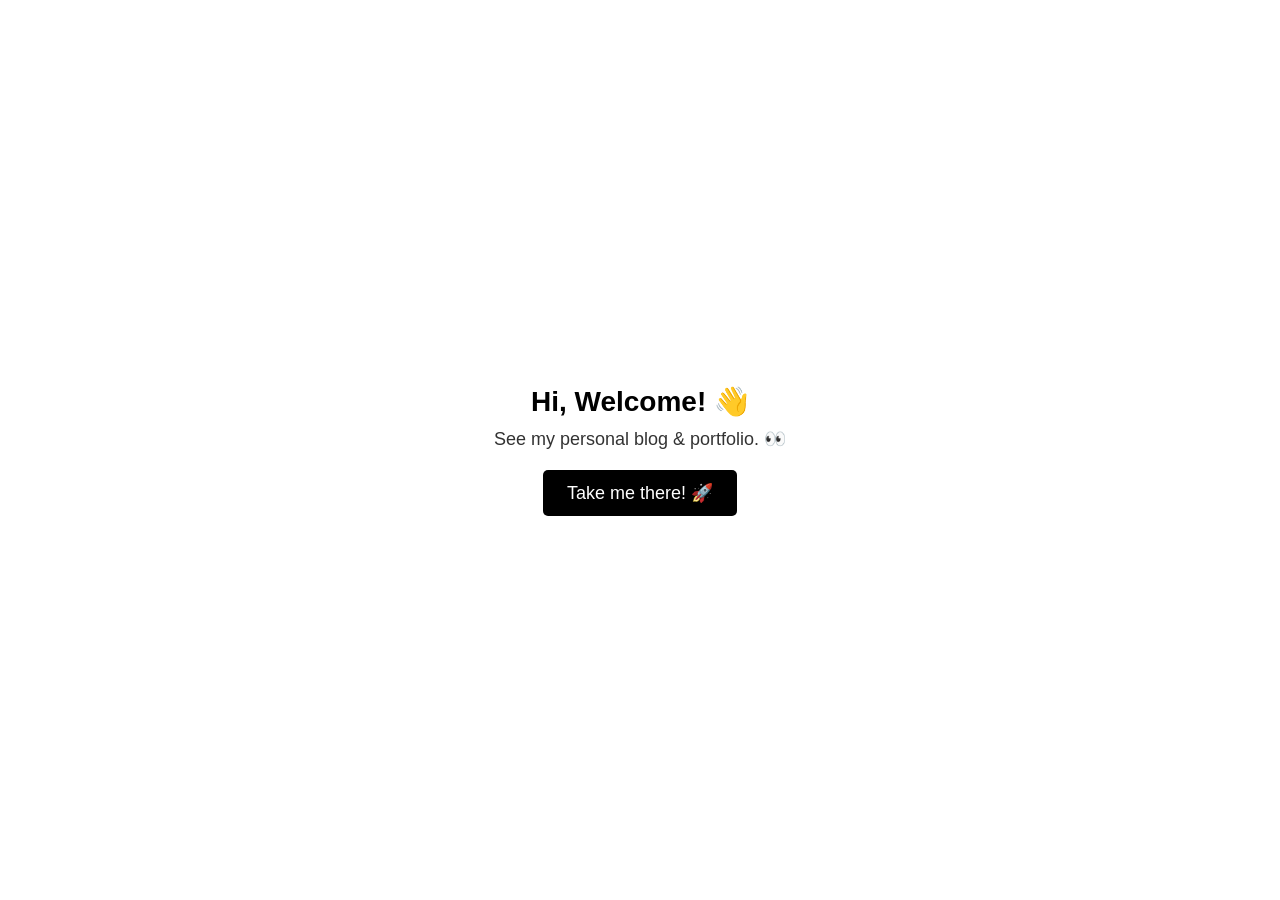
==== index.html @ 3b511adb "make more minimal" ====
<!DOCTYPE html>
<html lang="en">
  <head>
    <meta charset="UTF-8" />
    <meta name="viewport" content="width=device-width, initial-scale=1.0" />
    <title>Welcome</title>
    <link rel="stylesheet" href="style.css" />
  </head>
  <body>
    <!-- <div class="container">
      <h1>Hi, Welcome! 👋</h1>
      <br />
      <! <p>Explore my work and creativity.</p> 
      <a
        href="https://immsswd.github.io/portfolio/about/"
        class="portfolio-link"
        >view my Blog & Portfolio</a
      >
    </div> -->
    <div class="container">
        <h1> Hi, Welcome! 👋 </h1>
        <p>See my personal blog & portfolio. 👀</p>
        <a href="https://immsswd.github.io/portfolio/about/">Take me there! 🚀</a>
  </body>
</html>
---- style.css ----
body {
  display: flex;
  justify-content: center;
  align-items: center;
  height: 100vh;
  margin: 0;
  font-family: Arial, sans-serif;
  background: #ffffff;
  text-align: center;
}
.container {
  background: #ffffff;
  padding: 30px;
  border-radius: 0;
  box-shadow: none;
  animation: fadeIn 0.5s ease-in-out;
  max-width: 90%;
}
@keyframes fadeIn {
  0% {
    opacity: 0;
  }
  100% {
    opacity: 1;
  }
}
h1 {
  margin: 0 0 10px;
  font-size: 28px;
  color: #000;
}
p {
  margin: 0 0 20px;
  color: #333;
  font-size: 18px;
}
a {
  display: inline-block;
  padding: 12px 24px;
  text-decoration: none;
  background: #000;
  color: white;
  border-radius: 5px;
  font-size: 18px;
  transition: opacity 0.3s;
}
a:hover {
  opacity: 0.7;
}
@media (max-width: 768px) {
  body {
    height: auto;
    padding: 20px;
  }
  .container {
    padding: 20px;
    max-width: 100%;
  }
  h1 {
    font-size: 24px;
  }
  p {
    font-size: 16px;
  }
  a {
    font-size: 16px;
    padding: 10px 20px;
  }
}
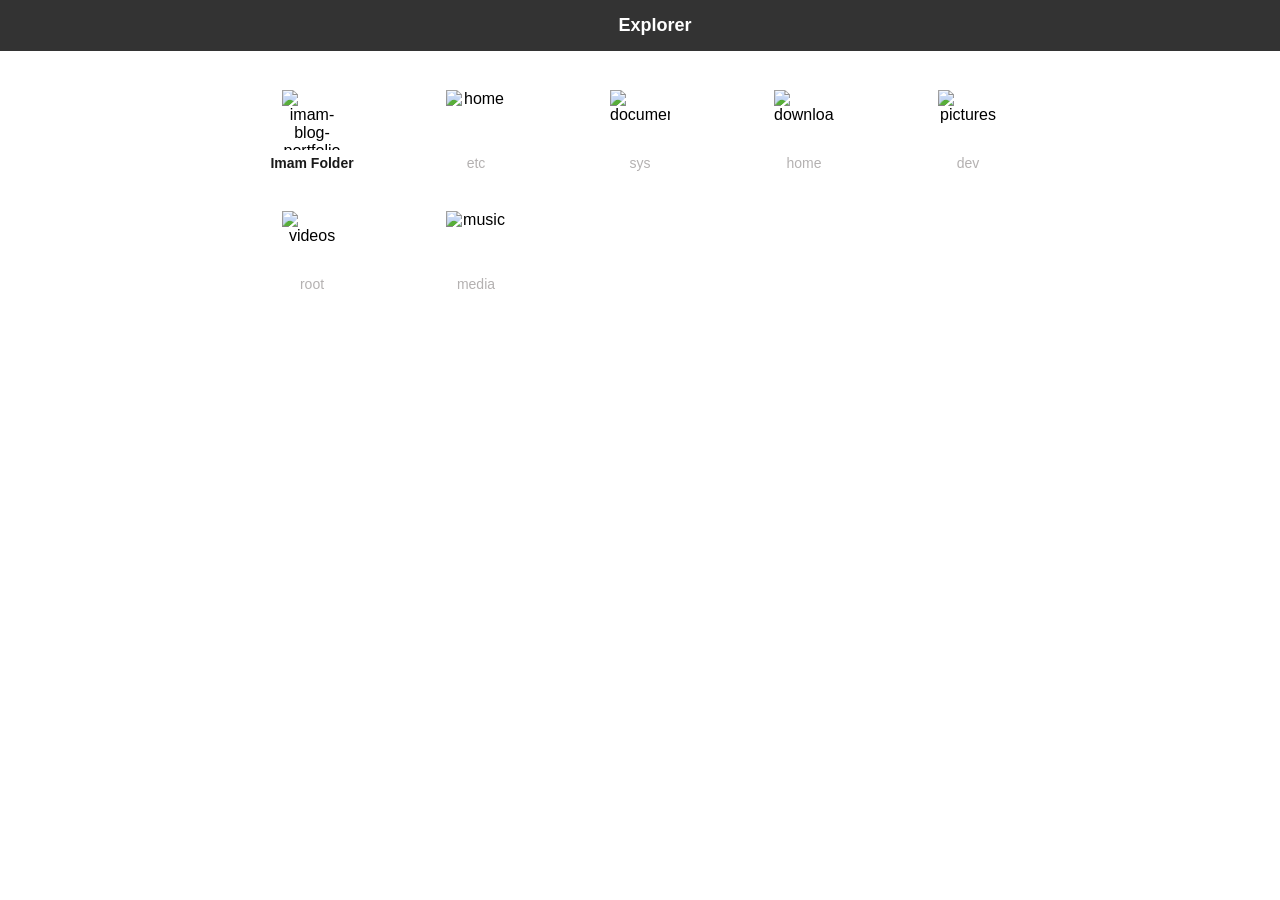
==== commit 785af5e6: "make folders view" ====
--- a/index.html
+++ b/index.html
@@ -3,23 +3,154 @@
   <head>
     <meta charset="UTF-8" />
     <meta name="viewport" content="width=device-width, initial-scale=1.0" />
-    <title>Welcome</title>
-    <link rel="stylesheet" href="style.css" />
+    <title>immsswd File Explorer</title>
+    <style>
+      body {
+        display: flex;
+        flex-direction: column;
+        align-items: center;
+        height: 100vh;
+        margin: 0;
+        font-family: Arial, sans-serif;
+        background: #ffffff;
+        text-align: center;
+      }
+
+      .header {
+        width: 100%;
+        background: #333;
+        color: white;
+        padding: 15px;
+        font-size: 18px;
+        font-weight: bold;
+        text-align: center;
+        position: fixed;
+        top: 0;
+        left: 0;
+        right: 0;
+      }
+
+      .container {
+        display: grid;
+        grid-template-columns: repeat(auto-fill, minmax(120px, 1fr));
+        gap: 20px;
+        padding: 80px 30px 30px;
+        max-width: 800px;
+        width: 100%;
+        transition: all 0.3s ease-in-out;
+      }
+
+      .folder {
+        display: flex;
+        flex-direction: column;
+        align-items: center;
+        cursor: pointer;
+        padding: 10px;
+        border-radius: 5px;
+        transition: background 0.3s;
+      }
+
+      .folder:hover {
+        background: #f1f1f1;
+      }
+
+      .folder img {
+        width: 60px;
+        height: 60px;
+      }
+
+      .folder span {
+        margin-top: 5px;
+        font-size: 14px;
+      }
+
+      .text-1 {
+        color: rgb(180, 177, 177);
+      }
+
+      .text-2 {
+        color: rgb(69, 68, 68);
+        font-weight: 400;
+      }
+
+      .text-3 {
+        color: rgb(26, 26, 26);
+        font-weight: 700;
+      }
+
+      /* Mobile: Change to list view */
+      @media (max-width: 768px) {
+        .container {
+          display: flex;
+          flex-direction: column;
+          align-items: stretch;
+          padding: 70px 20px 20px;
+        }
+
+        .folder {
+          flex-direction: row;
+          justify-content: flex-start;
+          padding: 10px 15px;
+          gap: 15px;
+          border-bottom: 1px solid #ddd;
+        }
+
+        .folder img {
+          width: 40px;
+          height: 40px;
+        }
+
+        .folder span {
+          font-size: 16px;
+        }
+      }
+    </style>
   </head>
   <body>
-    <!-- <div class="container">
-      <h1>Hi, Welcome! 👋</h1>
-      <br />
-      <! <p>Explore my work and creativity.</p> 
-      <a
-        href="https://immsswd.github.io/portfolio/about/"
-        class="portfolio-link"
-        >view my Blog & Portfolio</a
-      >
-    </div> -->
+    <div class="header">Explorer</div>
     <div class="container">
-        <h1> Hi, Welcome! 👋 </h1>
-        <p>See my personal blog & portfolio. 👀</p>
-        <a href="https://immsswd.github.io/portfolio/about/">Take me there! 🚀</a>
+      <div class="folder">
+        <img
+          src="https://cdn-icons-png.flaticon.com/512/716/716784.png"
+          alt="imam-blog-portfolio" />
+        <span class="text-3">Imam Folder</span>
+      </div>
+      <div class="folder">
+        <img
+          src="https://cdn-icons-png.flaticon.com/512/716/716784.png"
+          alt="home" />
+        <span class="text-1">etc</span>
+      </div>
+      <div class="folder">
+        <img
+          src="https://cdn-icons-png.flaticon.com/512/716/716784.png"
+          alt="documents" />
+        <span class="text-1">sys</span>
+      </div>
+      <div class="folder">
+        <img
+          src="https://cdn-icons-png.flaticon.com/512/716/716784.png"
+          alt="downloads" />
+        <span class="text-1">home</span>
+      </div>
+      <div class="folder">
+        <img
+          src="https://cdn-icons-png.flaticon.com/512/716/716784.png"
+          alt="pictures" />
+        <span class="text-1">dev</span>
+      </div>
+      <div class="folder">
+        <img
+          src="https://cdn-icons-png.flaticon.com/512/716/716784.png"
+          alt="videos" />
+        <span class="text-1">root</span>
+      </div>
+      <div class="folder">
+        <img
+          src="https://cdn-icons-png.flaticon.com/512/716/716784.png"
+          alt="music" />
+        <span class="text-1">media</span>
+      </div>
+    </div>
   </body>
-</html>
+</html>
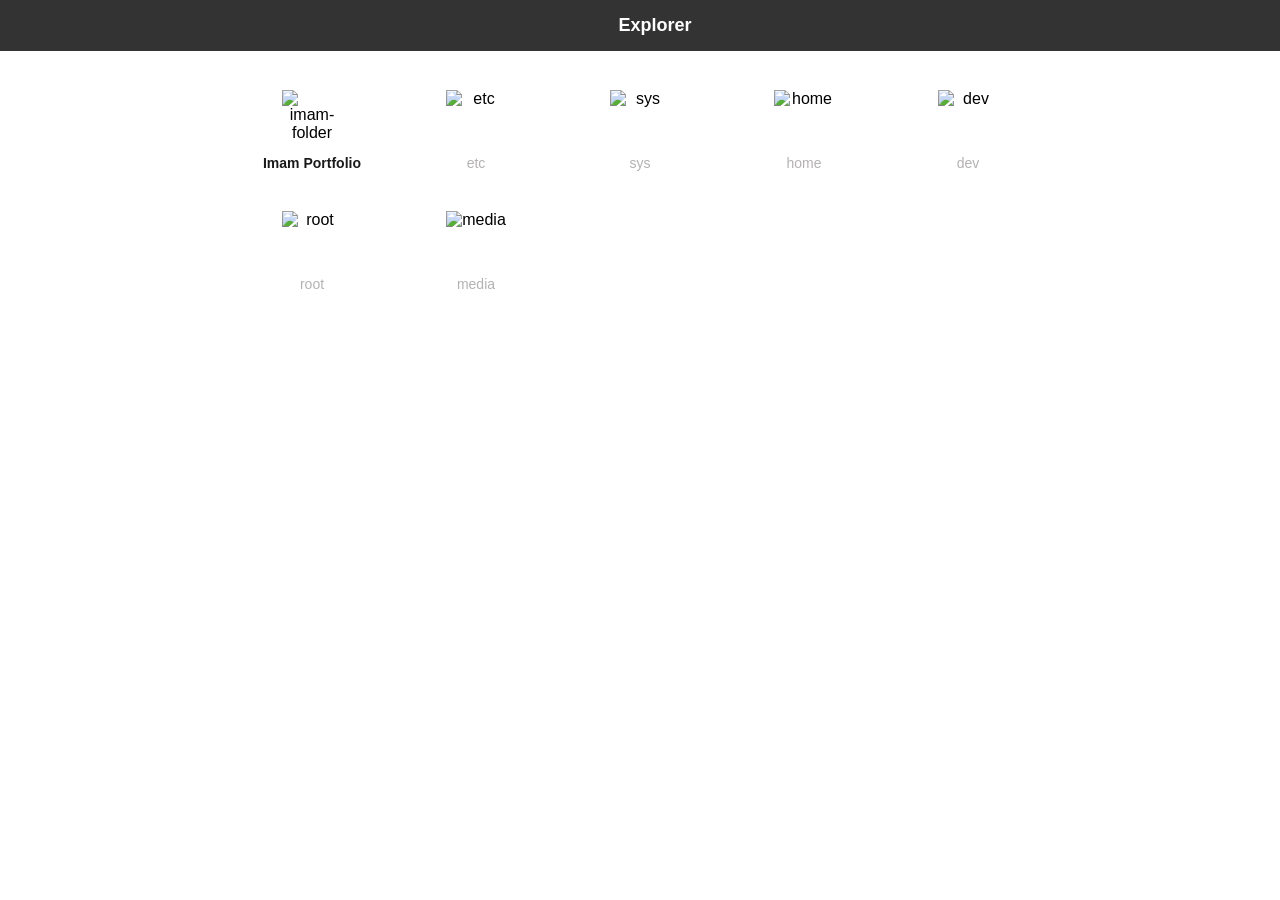
==== commit c83c85a2: "make folders view" ====
--- a/index.html
+++ b/index.html
@@ -3,7 +3,7 @@
   <head>
     <meta charset="UTF-8" />
     <meta name="viewport" content="width=device-width, initial-scale=1.0" />
-    <title>immsswd File Explorer</title>
+    <title>Ubuntu File Explorer</title>
     <style>
       body {
         display: flex;
@@ -48,6 +48,8 @@
         padding: 10px;
         border-radius: 5px;
         transition: background 0.3s;
+        text-decoration: none; /* Remove underline from links */
+        color: inherit; /* Keep text color normal */
       }
 
       .folder:hover {
@@ -109,48 +111,48 @@
   <body>
     <div class="header">Explorer</div>
     <div class="container">
-      <div class="folder">
+      <a href="https://immsswd.github.io/portfolio/" class="folder">
         <img
           src="https://cdn-icons-png.flaticon.com/512/716/716784.png"
-          alt="imam-blog-portfolio" />
-        <span class="text-3">Imam Folder</span>
-      </div>
-      <div class="folder">
+          alt="imam-folder" />
+        <span class="text-3">Imam Portfolio</span>
+      </a>
+      <a href="etc.html" class="folder">
+        <img
+          src="https://cdn-icons-png.flaticon.com/512/716/716784.png"
+          alt="etc" />
+        <span class="text-1">etc</span>
+      </a>
+      <a href="sys.html" class="folder">
+        <img
+          src="https://cdn-icons-png.flaticon.com/512/716/716784.png"
+          alt="sys" />
+        <span class="text-1">sys</span>
+      </a>
+      <a href="home.html" class="folder">
         <img
           src="https://cdn-icons-png.flaticon.com/512/716/716784.png"
           alt="home" />
-        <span class="text-1">etc</span>
-      </div>
-      <div class="folder">
+        <span class="text-1">home</span>
+      </a>
+      <a href="dev.html" class="folder">
         <img
           src="https://cdn-icons-png.flaticon.com/512/716/716784.png"
-          alt="documents" />
-        <span class="text-1">sys</span>
-      </div>
-      <div class="folder">
+          alt="dev" />
+        <span class="text-1">dev</span>
+      </a>
+      <a href="root.html" class="folder">
         <img
           src="https://cdn-icons-png.flaticon.com/512/716/716784.png"
-          alt="downloads" />
-        <span class="text-1">home</span>
-      </div>
-      <div class="folder">
+          alt="root" />
+        <span class="text-1">root</span>
+      </a>
+      <a href="media.html" class="folder">
         <img
           src="https://cdn-icons-png.flaticon.com/512/716/716784.png"
-          alt="pictures" />
-        <span class="text-1">dev</span>
-      </div>
-      <div class="folder">
-        <img
-          src="https://cdn-icons-png.flaticon.com/512/716/716784.png"
-          alt="videos" />
-        <span class="text-1">root</span>
-      </div>
-      <div class="folder">
-        <img
-          src="https://cdn-icons-png.flaticon.com/512/716/716784.png"
-          alt="music" />
+          alt="media" />
         <span class="text-1">media</span>
-      </div>
+      </a>
     </div>
   </body>
-</html>+</html>
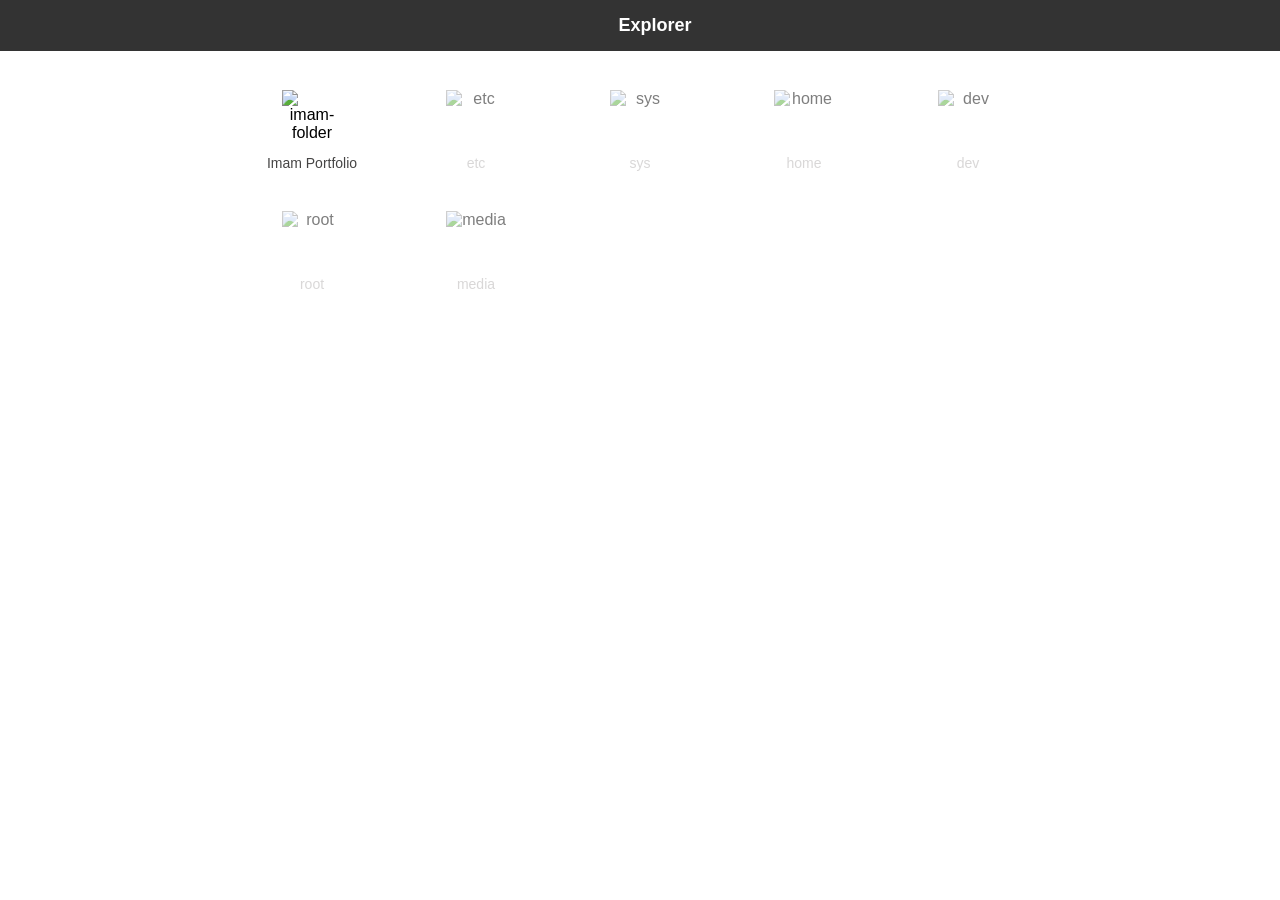
==== commit 705247e0: "edit links" ====
--- a/index.html
+++ b/index.html
@@ -48,8 +48,8 @@
         padding: 10px;
         border-radius: 5px;
         transition: background 0.3s;
-        text-decoration: none; /* Remove underline from links */
-        color: inherit; /* Keep text color normal */
+        text-decoration: none;
+        color: inherit;
       }
 
       .folder:hover {
@@ -78,6 +78,31 @@
       .text-3 {
         color: rgb(26, 26, 26);
         font-weight: 700;
+      }
+
+      /* LOCKED FOLDERS (Disabled Click) */
+      .locked {
+        pointer-events: none;
+        opacity: 0.5;
+      }
+
+      /* Imam Portfolio Content (Hidden by Default) */
+      .content-list {
+        display: none;
+        width: 100%;
+        max-width: 600px;
+        text-align: left;
+        padding: 10px;
+      }
+
+      .content-list ul {
+        list-style: none;
+        padding: 0;
+      }
+
+      .content-list li {
+        padding: 8px;
+        border-bottom: 1px solid #ddd;
       }
 
       /* Mobile: Change to list view */
@@ -111,48 +136,72 @@
   <body>
     <div class="header">Explorer</div>
     <div class="container">
-      <a href="https://immsswd.github.io/portfolio/" class="folder">
+      <!-- Clickable "Imam Portfolio" Folder -->
+      <div class="folder" onclick="toggleContent()">
         <img
           src="https://cdn-icons-png.flaticon.com/512/716/716784.png"
           alt="imam-folder" />
-        <span class="text-3">Imam Portfolio</span>
-      </a>
-      <a href="etc.html" class="folder">
+        <span class="text-2">Imam Portfolio</span>
+      </div>
+
+      <!-- Imam Portfolio Content (Hidden Initially) -->
+      <div class="content-list" id="contentList">
+        <ul>
+          <li><a href="https://immsswd.github.io/portfolio/about">About</a></li>
+          <li>
+            <a href="https://immsswd.github.io/portfolio/projects">Projects</a>
+          </li>
+          <li>
+            <a href="https://immsswd.github.io/portfolio/contact">Contact</a>
+          </li>
+        </ul>
+      </div>
+
+      <!-- Locked Folders -->
+      <div class="folder locked">
         <img
           src="https://cdn-icons-png.flaticon.com/512/716/716784.png"
           alt="etc" />
         <span class="text-1">etc</span>
-      </a>
-      <a href="sys.html" class="folder">
+      </div>
+      <div class="folder locked">
         <img
           src="https://cdn-icons-png.flaticon.com/512/716/716784.png"
           alt="sys" />
         <span class="text-1">sys</span>
-      </a>
-      <a href="home.html" class="folder">
+      </div>
+      <div class="folder locked">
         <img
           src="https://cdn-icons-png.flaticon.com/512/716/716784.png"
           alt="home" />
         <span class="text-1">home</span>
-      </a>
-      <a href="dev.html" class="folder">
+      </div>
+      <div class="folder locked">
         <img
           src="https://cdn-icons-png.flaticon.com/512/716/716784.png"
           alt="dev" />
         <span class="text-1">dev</span>
-      </a>
-      <a href="root.html" class="folder">
+      </div>
+      <div class="folder locked">
         <img
           src="https://cdn-icons-png.flaticon.com/512/716/716784.png"
           alt="root" />
         <span class="text-1">root</span>
-      </a>
-      <a href="media.html" class="folder">
+      </div>
+      <div class="folder locked">
         <img
           src="https://cdn-icons-png.flaticon.com/512/716/716784.png"
           alt="media" />
         <span class="text-1">media</span>
-      </a>
+      </div>
     </div>
+
+    <script>
+      function toggleContent() {
+        var content = document.getElementById("contentList");
+        content.style.display =
+          content.style.display === "block" ? "none" : "block";
+      }
+    </script>
   </body>
 </html>
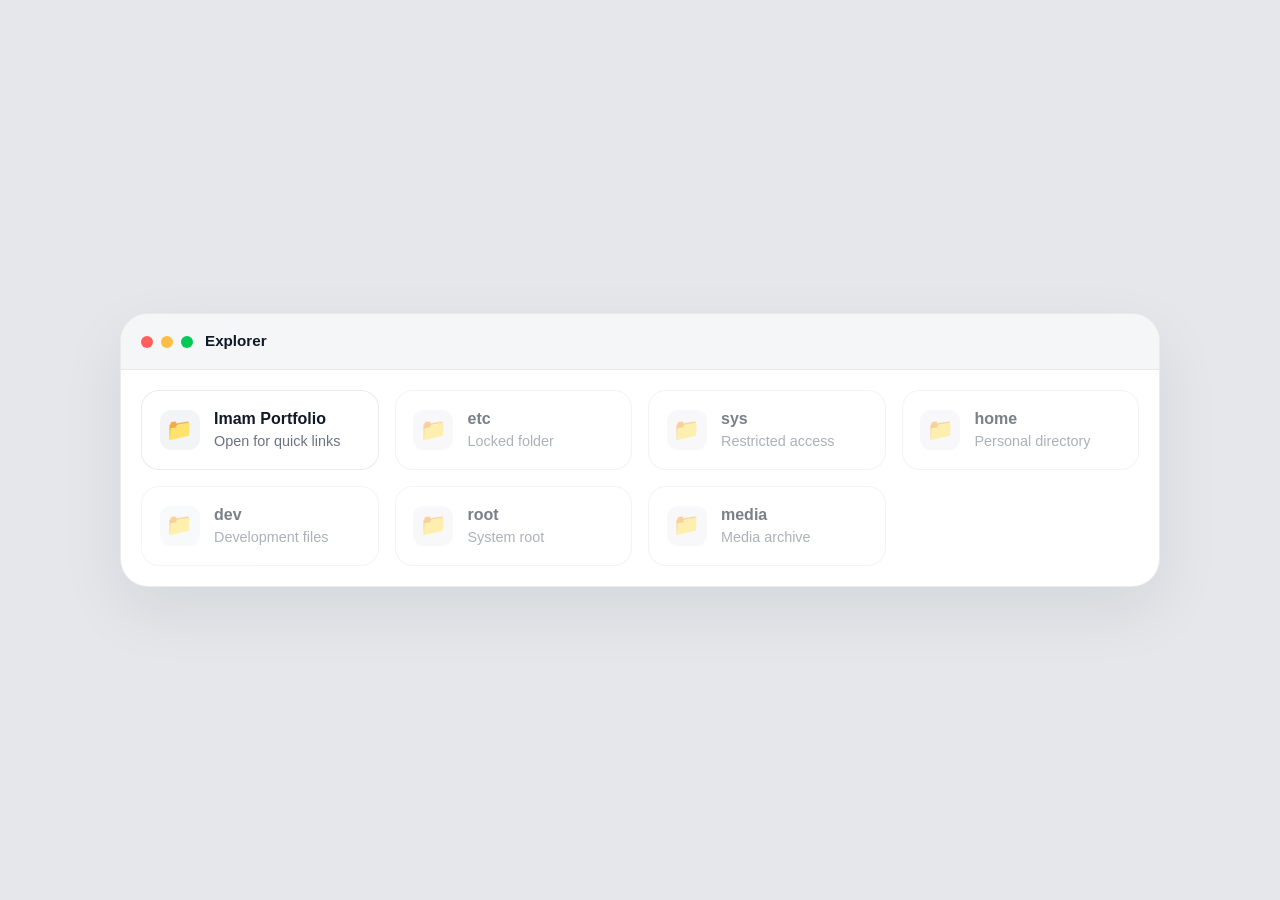
==== commit b3dbe2f9: "update" ====
--- a/index.html
+++ b/index.html
@@ -1,206 +1,112 @@
-<!DOCTYPE html>
+<!doctype html>
 <html lang="en">
   <head>
     <meta charset="UTF-8" />
     <meta name="viewport" content="width=device-width, initial-scale=1.0" />
-    <title>Ubuntu File Explorer</title>
-    <style>
-      body {
-        display: flex;
-        flex-direction: column;
-        align-items: center;
-        height: 100vh;
-        margin: 0;
-        font-family: Arial, sans-serif;
-        background: #ffffff;
-        text-align: center;
-      }
-
-      .header {
-        width: 100%;
-        background: #333;
-        color: white;
-        padding: 15px;
-        font-size: 18px;
-        font-weight: bold;
-        text-align: center;
-        position: fixed;
-        top: 0;
-        left: 0;
-        right: 0;
-      }
-
-      .container {
-        display: grid;
-        grid-template-columns: repeat(auto-fill, minmax(120px, 1fr));
-        gap: 20px;
-        padding: 80px 30px 30px;
-        max-width: 800px;
-        width: 100%;
-        transition: all 0.3s ease-in-out;
-      }
-
-      .folder {
-        display: flex;
-        flex-direction: column;
-        align-items: center;
-        cursor: pointer;
-        padding: 10px;
-        border-radius: 5px;
-        transition: background 0.3s;
-        text-decoration: none;
-        color: inherit;
-      }
-
-      .folder:hover {
-        background: #f1f1f1;
-      }
-
-      .folder img {
-        width: 60px;
-        height: 60px;
-      }
-
-      .folder span {
-        margin-top: 5px;
-        font-size: 14px;
-      }
-
-      .text-1 {
-        color: rgb(180, 177, 177);
-      }
-
-      .text-2 {
-        color: rgb(69, 68, 68);
-        font-weight: 400;
-      }
-
-      .text-3 {
-        color: rgb(26, 26, 26);
-        font-weight: 700;
-      }
-
-      /* LOCKED FOLDERS (Disabled Click) */
-      .locked {
-        pointer-events: none;
-        opacity: 0.5;
-      }
-
-      /* Imam Portfolio Content (Hidden by Default) */
-      .content-list {
-        display: none;
-        width: 100%;
-        max-width: 600px;
-        text-align: left;
-        padding: 10px;
-      }
-
-      .content-list ul {
-        list-style: none;
-        padding: 0;
-      }
-
-      .content-list li {
-        padding: 8px;
-        border-bottom: 1px solid #ddd;
-      }
-
-      /* Mobile: Change to list view */
-      @media (max-width: 768px) {
-        .container {
-          display: flex;
-          flex-direction: column;
-          align-items: stretch;
-          padding: 70px 20px 20px;
-        }
-
-        .folder {
-          flex-direction: row;
-          justify-content: flex-start;
-          padding: 10px 15px;
-          gap: 15px;
-          border-bottom: 1px solid #ddd;
-        }
-
-        .folder img {
-          width: 40px;
-          height: 40px;
-        }
-
-        .folder span {
-          font-size: 16px;
-        }
-      }
-    </style>
+    <title>Explorer</title>
+    <link rel="stylesheet" href="style.css" />
   </head>
   <body>
-    <div class="header">Explorer</div>
-    <div class="container">
-      <!-- Clickable "Imam Portfolio" Folder -->
-      <div class="folder" onclick="toggleContent()">
-        <img
-          src="https://cdn-icons-png.flaticon.com/512/716/716784.png"
-          alt="imam-folder" />
-        <span class="text-2">Imam Portfolio</span>
-      </div>
+    <div class="app-shell">
+      <section class="finder-window">
+        <div class="finder-toolbar">
+          <div class="window-controls">
+            <span class="control red"></span>
+            <span class="control yellow"></span>
+            <span class="control green"></span>
+          </div>
+          <div class="toolbar-title">Explorer</div>
+        </div>
 
-      <!-- Imam Portfolio Content (Hidden Initially) -->
-      <div class="content-list" id="contentList">
-        <ul>
-          <li><a href="https://immsswd.github.io/portfolio/about">About</a></li>
-          <li>
-            <a href="https://immsswd.github.io/portfolio/projects">Projects</a>
-          </li>
-          <li>
-            <a href="https://immsswd.github.io/portfolio/contact">Contact</a>
-          </li>
-        </ul>
-      </div>
+        <div class="folder-grid">
+          <button
+            class="folder-item"
+            type="button"
+            onclick="togglePanel(this)"
+            aria-expanded="false"
+            aria-controls="detailsPanel">
+            <span class="folder-icon">📁</span>
+            <div>
+              <div class="folder-name">Imam Portfolio</div>
+              <div class="folder-meta">Open for quick links</div>
+            </div>
+          </button>
 
-      <!-- Locked Folders -->
-      <div class="folder locked">
-        <img
-          src="https://cdn-icons-png.flaticon.com/512/716/716784.png"
-          alt="etc" />
-        <span class="text-1">etc</span>
-      </div>
-      <div class="folder locked">
-        <img
-          src="https://cdn-icons-png.flaticon.com/512/716/716784.png"
-          alt="sys" />
-        <span class="text-1">sys</span>
-      </div>
-      <div class="folder locked">
-        <img
-          src="https://cdn-icons-png.flaticon.com/512/716/716784.png"
-          alt="home" />
-        <span class="text-1">home</span>
-      </div>
-      <div class="folder locked">
-        <img
-          src="https://cdn-icons-png.flaticon.com/512/716/716784.png"
-          alt="dev" />
-        <span class="text-1">dev</span>
-      </div>
-      <div class="folder locked">
-        <img
-          src="https://cdn-icons-png.flaticon.com/512/716/716784.png"
-          alt="root" />
-        <span class="text-1">root</span>
-      </div>
-      <div class="folder locked">
-        <img
-          src="https://cdn-icons-png.flaticon.com/512/716/716784.png"
-          alt="media" />
-        <span class="text-1">media</span>
-      </div>
+          <div class="details-panel collapsed" id="detailsPanel">
+            <div class="panel-header">Quick links</div>
+            <ul class="panel-list">
+              <li>
+                <a href="https://immsswd.github.io/portfolio/about">About</a>
+              </li>
+              <li>
+                <a href="https://immsswd.github.io/portfolio/"
+                  >Blog &amp; Portfolio</a
+                >
+              </li>
+              <li>
+                <a href="https://immsswd.github.io/portfolio/contact"
+                  >Contact</a
+                >
+              </li>
+            </ul>
+          </div>
+
+          <article class="folder-item disabled">
+            <span class="folder-icon">📁</span>
+            <div>
+              <div class="folder-name">etc</div>
+              <div class="folder-meta">Locked folder</div>
+            </div>
+          </article>
+
+          <article class="folder-item disabled">
+            <span class="folder-icon">📁</span>
+            <div>
+              <div class="folder-name">sys</div>
+              <div class="folder-meta">Restricted access</div>
+            </div>
+          </article>
+
+          <article class="folder-item disabled">
+            <span class="folder-icon">📁</span>
+            <div>
+              <div class="folder-name">home</div>
+              <div class="folder-meta">Personal directory</div>
+            </div>
+          </article>
+
+          <article class="folder-item disabled">
+            <span class="folder-icon">📁</span>
+            <div>
+              <div class="folder-name">dev</div>
+              <div class="folder-meta">Development files</div>
+            </div>
+          </article>
+
+          <article class="folder-item disabled">
+            <span class="folder-icon">📁</span>
+            <div>
+              <div class="folder-name">root</div>
+              <div class="folder-meta">System root</div>
+            </div>
+          </article>
+
+          <article class="folder-item disabled">
+            <span class="folder-icon">📁</span>
+            <div>
+              <div class="folder-name">media</div>
+              <div class="folder-meta">Media archive</div>
+            </div>
+          </article>
+        </div>
+      </section>
     </div>
 
     <script>
-      function toggleContent() {
-        var content = document.getElementById("contentList");
-        content.style.display =
-          content.style.display === "block" ? "none" : "block";
+      function togglePanel(button) {
+        const panel = document.getElementById("detailsPanel");
+        const expanded = panel.classList.toggle("collapsed");
+        button.setAttribute("aria-expanded", String(!expanded));
       }
     </script>
   </body>
--- a/style.css
+++ b/style.css
@@ -0,0 +1,201 @@
+:root {
+  color-scheme: dark;
+  font-family: -apple-system, BlinkMacSystemFont, "Segoe UI", sans-serif;
+  font-size: 16px;
+  background-color: #f3f3f3;
+  color: #111827;
+  line-height: 1.5;
+}
+
+* {
+  box-sizing: border-box;
+}
+
+html,
+body {
+  min-height: 100%;
+  margin: 0;
+}
+
+body {
+  background: #e5e7eb;
+}
+
+button,
+input,
+textarea,
+select {
+  font: inherit;
+}
+
+.app-shell {
+  min-height: 100vh;
+  padding: 2.5rem 1.25rem;
+  display: grid;
+  place-items: center;
+}
+
+.finder-window {
+  width: min(1040px, calc(100% - 2rem));
+  border-radius: 28px;
+  background: #ffffff;
+  border: 1px solid rgba(0, 0, 0, 0.08);
+  box-shadow: 0 24px 64px rgba(15, 23, 42, 0.08);
+  overflow: hidden;
+}
+
+.finder-toolbar {
+  display: flex;
+  align-items: center;
+  gap: 0.75rem;
+  padding: 1rem 1.25rem;
+  background: rgba(243, 244, 246, 0.82);
+  border-bottom: 1px solid rgba(0, 0, 0, 0.06);
+}
+
+.window-controls {
+  display: flex;
+  gap: 0.5rem;
+}
+
+.control {
+  width: 12px;
+  height: 12px;
+  border-radius: 9999px;
+  display: inline-block;
+}
+
+.control.red {
+  background: #ff605c;
+}
+
+.control.yellow {
+  background: #ffbd44;
+}
+
+.control.green {
+  background: #00ca56;
+}
+
+.toolbar-title {
+  color: #111827;
+  font-size: 0.95rem;
+  font-weight: 600;
+}
+
+.folder-grid {
+  display: grid;
+  grid-template-columns: repeat(auto-fit, minmax(200px, 1fr));
+  gap: 1rem;
+  padding: 1.25rem;
+}
+
+.folder-item {
+  display: flex;
+  align-items: center;
+  gap: 0.9rem;
+  width: 100%;
+  padding: 1rem 1.1rem;
+  border-radius: 18px;
+  border: 1px solid rgba(0, 0, 0, 0.08);
+  background: #ffffff;
+  color: inherit;
+  text-align: left;
+  cursor: pointer;
+  transition:
+    transform 0.2s ease,
+    box-shadow 0.2s ease,
+    background-color 0.2s ease;
+}
+
+.folder-item:hover {
+  transform: translateY(-1px);
+  box-shadow: 0 10px 24px rgba(15, 23, 42, 0.08);
+  background: #f8fafc;
+}
+
+.folder-item.disabled {
+  cursor: default;
+  opacity: 0.55;
+  pointer-events: none;
+}
+
+.folder-icon {
+  width: 2.5rem;
+  height: 2.5rem;
+  display: grid;
+  place-items: center;
+  font-size: 1.35rem;
+  border-radius: 11px;
+  background: #f3f4f6;
+}
+
+.folder-name {
+  font-size: 1rem;
+  font-weight: 600;
+  color: #111827;
+}
+
+.folder-meta {
+  font-size: 0.9rem;
+  color: #6b7280;
+}
+
+.details-panel {
+  grid-column: 1 / -1;
+  padding: 1rem 1.25rem 1.5rem;
+  border-top: 1px solid rgba(0, 0, 0, 0.06);
+  background: #ffffff;
+}
+
+.details-panel.collapsed {
+  display: none;
+}
+
+.panel-header {
+  font-size: 0.95rem;
+  font-weight: 700;
+  color: #111827;
+  margin-bottom: 0.75rem;
+}
+
+.panel-list {
+  list-style: none;
+  margin: 0;
+  padding: 0;
+  display: grid;
+  gap: 0.75rem;
+}
+
+.panel-list a {
+  display: block;
+  padding: 0.9rem 1rem;
+  border-radius: 14px;
+  color: #111827;
+  text-decoration: none;
+  background: #f8fafc;
+  border: 1px solid rgba(0, 0, 0, 0.06);
+  transition: background-color 0.2s ease;
+}
+
+.panel-list a:hover {
+  background: #eef2ff;
+}
+
+@media (max-width: 720px) {
+  .finder-window {
+    border-radius: 20px;
+  }
+
+  .finder-toolbar {
+    padding: 0.85rem 1rem;
+  }
+
+  .folder-grid {
+    padding: 1rem;
+  }
+
+  .folder-item {
+    padding: 0.9rem 1rem;
+  }
+}
